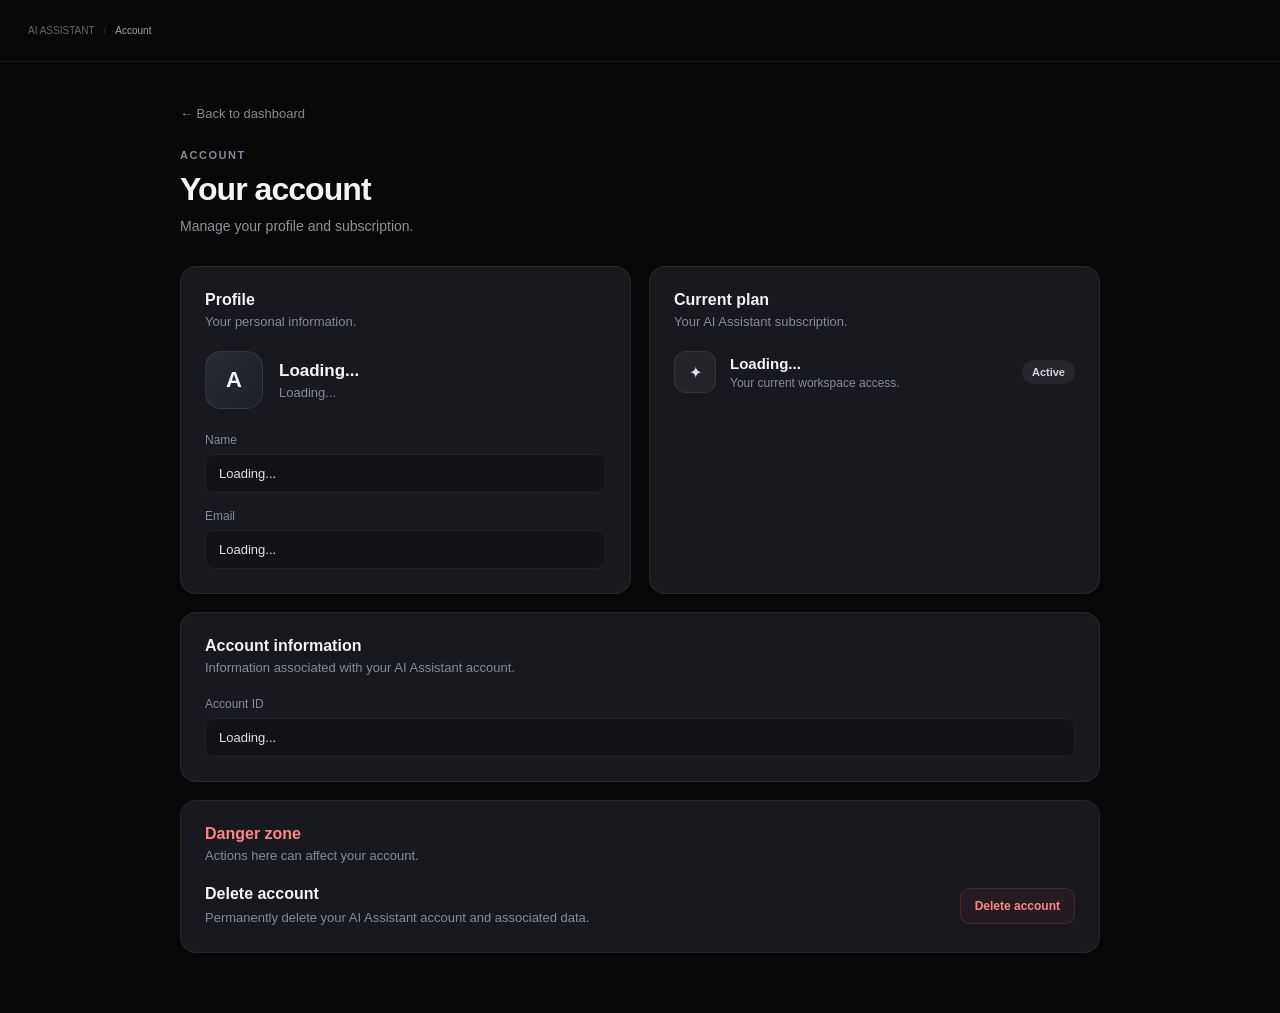
==== web/account.html @ cbe1f026 "feat : adding account, settings, how-it-works. design : logo&name" ====
<!DOCTYPE html>
<html lang="en">

<head>
    <meta charset="UTF-8">

    <meta name="viewport" content="width=device-width, initial-scale=1.0">

    <title>Account — AI Assistant</title>

    <link rel="stylesheet" href="css/dashboard.css">

    <style>
        html, body {
            min-height: 100%;
            height: auto !important;
            margin: 0;
            overflow-x: hidden;
            overflow-y: auto;
        }
        .account-main{
            min-height: 100vh;
            height: auto !important;
            overflow: visible !important;
        }
        .account-page {
            max-width: 1000px;
            margin: 0 auto;
            padding: 42px 40px 60px;
        }

        .page-heading {
            margin-bottom: 32px;
        }

        .page-heading .eyebrow {
            margin-bottom: 10px;
            font-size: 11px;
            font-weight: 700;
            letter-spacing: 0.14em;
            color: #858b99;
        }

        .page-heading h1 {
            margin: 0;
            font-size: 32px;
            font-weight: 650;
            letter-spacing: -0.03em;
            color: #f4f5f7;
        }

        .page-heading p {
            margin: 10px 0 0;
            color: #8d929d;
            font-size: 14px;
        }

        .account-grid {
            display: grid;
            grid-template-columns: 1fr 1fr;
            gap: 18px;
        }

        .account-card {
            background: #17191f;
            border: 1px solid rgba(255, 255, 255, 0.07);
            border-radius: 16px;
            padding: 24px;
        }

        .account-card.full {
            grid-column: 1 / -1;
        }

        .card-heading {
            display: flex;
            align-items: center;
            justify-content: space-between;
            margin-bottom: 22px;
        }

        .card-heading h2 {
            margin: 0;
            font-size: 16px;
            font-weight: 600;
            color: #f1f2f4;
        }

        .card-heading p {
            margin: 5px 0 0;
            color: #858a96;
            font-size: 13px;
        }

        .profile-row {
            display: flex;
            align-items: center;
            gap: 16px;
            margin-bottom: 24px;
        }

        .profile-avatar {
            width: 58px;
            height: 58px;
            border-radius: 16px;

            display: flex;
            align-items: center;
            justify-content: center;

            background: linear-gradient(135deg,
                    #272b34,
                    #1d2027);

            border: 1px solid rgba(255, 255, 255, .08);

            color: #f5f6f8;
            font-size: 22px;
            font-weight: 600;
        }

        .profile-name {
            color: #f4f5f7;
            font-size: 17px;
            font-weight: 600;
        }

        .profile-email {
            margin-top: 4px;
            color: #858b97;
            font-size: 13px;
        }

        .account-field {
            margin-bottom: 16px;
        }

        .account-field:last-child {
            margin-bottom: 0;
        }

        .account-field label {
            display: block;
            margin-bottom: 7px;
            color: #858b97;
            font-size: 12px;
            font-weight: 500;
        }

        .account-value {
            width: 100%;
            box-sizing: border-box;

            padding: 11px 13px;

            background: #111318;
            border: 1px solid rgba(255, 255, 255, .06);
            border-radius: 9px;

            color: #dfe1e6;
            font-size: 13px;
        }

        .plan-card {
            display: flex;
            align-items: center;
            justify-content: space-between;
            gap: 20px;
        }

        .plan-info {
            display: flex;
            align-items: center;
            gap: 14px;
        }

        .plan-icon {
            width: 42px;
            height: 42px;
            border-radius: 12px;

            display: flex;
            align-items: center;
            justify-content: center;

            background: rgba(255, 255, 255, .05);
            border: 1px solid rgba(255, 255, 255, .07);

            color: #dfe2e8;
        }

        .plan-name {
            color: #f1f2f4;
            font-size: 15px;
            font-weight: 600;
        }

        .plan-description {
            margin-top: 4px;
            color: #858b97;
            font-size: 12px;
        }

        .plan-badge {
            padding: 6px 10px;
            border-radius: 999px;

            background: rgba(255, 255, 255, .06);
            color: #cfd2d8;

            font-size: 11px;
            font-weight: 600;
        }

        .danger-card {
            border-color: rgba(255, 80, 80, 0.12);
        }

        .danger-card h2 {
            color: #ff8585;
        }

        .danger-content {
            display: flex;
            align-items: center;
            justify-content: space-between;
            gap: 20px;
        }

        .danger-content p {
            margin: 5px 0 0;
            color: #858b97;
            font-size: 13px;
            line-height: 1.5;
        }

        .danger-button {
            flex-shrink: 0;

            padding: 10px 14px;

            border: 1px solid rgba(255, 80, 80, .18);
            border-radius: 9px;

            background: rgba(255, 80, 80, .06);
            color: #ff8585;

            cursor: pointer;
            font-family: inherit;
            font-size: 12px;
            font-weight: 600;
        }

        .danger-button:hover {
            background: rgba(255, 80, 80, .1);
        }

        .back-link {
            display: inline-flex;
            align-items: center;
            gap: 7px;

            margin-bottom: 28px;

            color: #858b97;
            text-decoration: none;
            font-size: 13px;
        }

        .back-link:hover {
            color: #f0f1f3;
        }

        @media (max-width: 750px) {
            .account-page {
                padding: 30px 20px 50px;
            }

            .account-grid {
                grid-template-columns: 1fr;
            }

            .account-card.full {
                grid-column: auto;
            }

            .plan-card,
            .danger-content {
                align-items: flex-start;
                flex-direction: column;
            }
        }
            body::-webkit-scrollbar {
                width: 7px;
            }

            body::-webkit-scrollbar-track {
                background: transparent;
            }

            body::-webkit-scrollbar-thumb {
                background: rgba(255, 255, 255, 0.12);
                border-radius: 999px;
            }

            body::-webkit-scrollbar-thumb:hover {
                background: rgba(255, 255, 255, 0.2);
            }
        
    </style>
</head>

<body>

    <main class="main account-main">

        <header class="topbar">
            <div class="topbar-left">
                <div class="breadcrumb">
                    <span>AI ASSISTANT</span>
                    <span class="breadcrumb-separator">/</span>
                    <strong>Account</strong>
                </div>
            </div>
        </header>


        <div class="account-page">

            <a href="dashboard.html" class="back-link">
                ← Back to dashboard
            </a>


            <section class="page-heading">

                <div class="eyebrow">
                    ACCOUNT
                </div>

                <h1>
                    Your account
                </h1>

                <p>
                    Manage your profile and subscription.
                </p>

            </section>


            <section class="account-grid">

                <!-- PROFILE -->

                <article class="account-card">

                    <div class="card-heading">

                        <div>
                            <h2>Profile</h2>

                            <p>
                                Your personal information.
                            </p>
                        </div>

                    </div>


                    <div class="profile-row">

                        <div class="profile-avatar" id="profile-avatar">
                            A
                        </div>

                        <div>

                            <div class="profile-name" id="profile-name">
                                Loading...
                            </div>

                            <div class="profile-email" id="profile-email">
                                Loading...
                            </div>

                        </div>

                    </div>


                    <div class="account-field">

                        <label>Name</label>

                        <div class="account-value" id="account-name">
                            Loading...
                        </div>

                    </div>


                    <div class="account-field">

                        <label>Email</label>

                        <div class="account-value" id="account-email">
                            Loading...
                        </div>

                    </div>

                </article>


                <!-- PLAN -->

                <article class="account-card">

                    <div class="card-heading">

                        <div>
                            <h2>Current plan</h2>

                            <p>
                                Your AI Assistant subscription.
                            </p>
                        </div>

                    </div>


                    <div class="plan-card">

                        <div class="plan-info">

                            <div class="plan-icon">
                                ✦
                            </div>

                            <div>

                                <div class="plan-name" id="plan-name">
                                    Loading...
                                </div>

                                <div class="plan-description">
                                    Your current workspace access.
                                </div>

                            </div>

                        </div>


                        <span class="plan-badge" id="plan-badge">
                            Active
                        </span>

                    </div>

                </article>


                <!-- ACCOUNT INFORMATION -->

                <article class="account-card full">

                    <div class="card-heading">

                        <div>
                            <h2>Account information</h2>

                            <p>
                                Information associated with your AI Assistant account.
                            </p>
                        </div>

                    </div>


                    <div class="account-field">

                        <label>Account ID</label>

                        <div class="account-value" id="account-id">
                            Loading...
                        </div>

                    </div>

                </article>


                <!-- DANGER -->

                <article class="account-card danger-card full">

                    <div class="card-heading">

                        <div>
                            <h2>Danger zone</h2>

                            <p>
                                Actions here can affect your account.
                            </p>
                        </div>

                    </div>


                    <div class="danger-content">

                        <div>

                            <strong>
                                Delete account
                            </strong>

                            <p>
                                Permanently delete your AI Assistant account
                                and associated data.
                            </p>

                        </div>

                        <button type="button" class="danger-button">
                            Delete account
                        </button>

                    </div>

                </article>

            </section>

        </div>

    </main>


    <script>

        async function loadAccount() {

            try {

                const response = await fetch(
                    "http://127.0.0.1:8001/api/auth/me",
                    {
                        credentials: "include"
                    }
                );

                const data =
                    await response.json();

                if (
                    !response.ok ||
                    !data.success ||
                    !data.user
                ) {
                    window.location.href =
                        "login.html";

                    return;
                }

                const user = data.user;

                const name =
                    user.name ||
                    user.full_name ||
                    "User";

                const email =
                    user.email ||
                    "";

                const plan =
                    user.plan ||
                    "Free";

                document.getElementById(
                    "profile-name"
                ).textContent = name;

                document.getElementById(
                    "profile-email"
                ).textContent = email;

                document.getElementById(
                    "account-name"
                ).textContent = name;

                document.getElementById(
                    "account-email"
                ).textContent = email;

                document.getElementById(
                    "account-id"
                ).textContent = user.id;

                document.getElementById(
                    "plan-name"
                ).textContent =
                    plan.charAt(0).toUpperCase() +
                    plan.slice(1);

                document.getElementById(
                    "profile-avatar"
                ).textContent =
                    name.charAt(0).toUpperCase();

            } catch (error) {

                console.error(
                    "Failed to load account:",
                    error
                );

            }

        }

        loadAccount();

    </script>

</body>

</html>
---- web/css/dashboard.css ----
/* =========================================================
   AI ASSISTANT — DASHBOARD
   ========================================================= */

:root {
    --bg: #080809;
    --surface: #0d0d0f;
    --surface-light: #111113;

    --border: rgba(255, 255, 255, 0.075);
    --border-light: rgba(255, 255, 255, 0.12);

    --text: #f4f4f5;
    --text-secondary: #a1a1a7;
    --text-muted: #66666d;

    --green: #b8ffcf;

    --sidebar-width: 250px;
}

* {
    box-sizing: border-box;
}

html,
body {
    margin: 0;
    width: 100%;
    min-height: 100%;

    background: var(--bg);
    color: var(--text);

    font-family:
        Inter,
        -apple-system,
        BlinkMacSystemFont,
        "Segoe UI",
        sans-serif;
}

body {
    overflow: hidden;
}

button,
a {
    font: inherit;
}

button {
    cursor: pointer;
}

a {
    color: inherit;
    text-decoration: none;
}


/* =========================================================
   APP SHELL
   ========================================================= */

.app-shell {
    display: flex;

    width: 100vw;
    height: 100vh;

    overflow: hidden;
}


/* =========================================================
   SIDEBAR
   ========================================================= */

.sidebar {
    width: var(--sidebar-width);
    height: 100vh;

    display: flex;
    flex-direction: column;
    justify-content: space-between;

    padding: 18px 12px;

    border-right: 1px solid var(--border);

    background:
        linear-gradient(180deg,
            rgba(255, 255, 255, 0.018),
            transparent 35%);
}

.brand {
    display: flex;
    align-items: center;

    gap: 10px;

    padding: 7px 10px 20px;
}

.brand-mark {
    width: 27px;
    height: 27px;

    display: grid;
    place-items: center;

    border-radius: 8px;

    background: #f2f2f2;
    color: #111;

    font-size: 9px;
    font-weight: 800;
}

.brand-name {
    font-size: 12px;
    font-weight: 700;
    letter-spacing: -0.02em;
}


/* =========================================================
   WORKSPACE SWITCHER
   ========================================================= */

.workspace-switcher {
    padding: 5px;

    border: 1px solid var(--border);
    border-radius: 13px;

    background: rgba(255, 255, 255, 0.018);
}

.workspace-option {
    width: 100%;

    display: flex;
    align-items: center;

    gap: 10px;

    padding: 9px;

    border: 0;
    border-radius: 9px;

    background: transparent;
    color: var(--text-secondary);

    text-align: left;
}

.workspace-option:hover {
    background: rgba(255, 255, 255, 0.035);
}

.workspace-option.active {
    background: rgba(255, 255, 255, 0.065);
    color: var(--text);
}

.workspace-icon {
    width: 27px;
    height: 27px;

    display: grid;
    place-items: center;

    border: 1px solid var(--border-light);
    border-radius: 7px;

    font-size: 12px;
}

.workspace-text {
    display: flex;
    flex-direction: column;
    gap: 2px;
}

.workspace-text strong {
    font-size: 12px;
    font-weight: 600;
}

.workspace-text small {
    color: var(--text-muted);
    font-size: 9px;
}

.workspace-check {
    margin-left: auto;

    color: var(--green);

    font-size: 11px;
}

.workspace-option:not(.active) .workspace-check {
    display: none;
}


/* =========================================================
   NAVIGATION
   ========================================================= */

.workspace-nav {
    margin-top: 25px;
}

.nav-label {
    padding: 0 10px 8px;

    color: var(--text-muted);

    font-size: 9px;
    font-weight: 700;

    letter-spacing: 0.13em;
}

.nav-label-spaced {
    margin-top: 22px;
}

.nav-item {
    display: flex;
    align-items: center;

    gap: 10px;

    padding: 9px 10px;

    border-radius: 8px;

    color: var(--text-secondary);

    font-size: 12px;
}

.nav-item:hover {
    background: rgba(255, 255, 255, 0.035);
    color: var(--text);
}

.nav-item.active {
    background: rgba(255, 255, 255, 0.065);
    color: var(--text);
}

.nav-item>span:first-child {
    width: 16px;

    color: var(--text-muted);

    text-align: center;
}

.nav-item.active>span:first-child {
    color: var(--text);
}

.nav-divider {
    height: 1px;

    margin: 12px 10px;

    background: var(--border);
}


/* =========================================================
   USER
   ========================================================= */

.sidebar-bottom {
    border-top: 1px solid var(--border);

    padding-top: 12px;
}

.user-menu {
    width: 100%;

    display: flex;
    align-items: center;

    gap: 9px;

    padding: 8px;

    border: 0;
    border-radius: 9px;

    background: transparent;
    color: var(--text);

    text-align: left;
}

.user-menu:hover {
    background: rgba(255, 255, 255, 0.04);
}

.user-avatar {
    width: 29px;
    height: 29px;

    display: grid;
    place-items: center;

    border-radius: 8px;

    background: #e9e9e9;
    color: #111;

    font-size: 11px;
    font-weight: 700;
}

.user-info {
    min-width: 0;

    display: flex;
    flex-direction: column;
    gap: 2px;
}

.user-info strong {
    font-size: 11px;
}

.user-info small {
    max-width: 145px;

    overflow: hidden;
    text-overflow: ellipsis;
    white-space: nowrap;

    color: var(--text-muted);

    font-size: 9px;
}

.user-more {
    margin-left: auto;

    color: var(--text-muted);

    font-size: 9px;
}


/* =========================================================
   MAIN
   ========================================================= */

.main {
    min-width: 0;

    flex: 1;

    height: 100vh;

    overflow: hidden;
}


/* =========================================================
   TOPBAR
   ========================================================= */

.topbar {
    height: 62px;

    display: flex;
    align-items: center;
    justify-content: space-between;

    padding: 0 28px;

    border-bottom: 1px solid var(--border);
}

.breadcrumb {
    display: flex;
    align-items: center;

    gap: 9px;

    color: var(--text-muted);

    font-size: 10px;
}

.breadcrumb strong {
    color: var(--text-secondary);
    font-weight: 500;
}

.breadcrumb-separator {
    color: #333338;
}

.topbar-actions {
    display: flex;
    align-items: center;
    gap: 15px;
}

.system-status {
    display: flex;
    align-items: center;

    gap: 7px;

    color: var(--text-muted);

    font-size: 9px;
}

.status-dot {
    width: 5px;
    height: 5px;

    border-radius: 50%;

    background: var(--green);

    box-shadow: 0 0 10px rgba(184, 255, 207, 0.5);
}

.icon-button {
    width: 30px;
    height: 30px;

    border: 1px solid var(--border);
    border-radius: 8px;

    background: rgba(255, 255, 255, 0.02);

    color: var(--text-secondary);
}


/* =========================================================
   WORKSPACES
   ========================================================= */

.workspace {
    width: 100%;
    height: calc(100vh - 62px);

    overflow-y: auto;
}

.workspace-content {
    width: min(1180px, calc(100% - 70px));

    margin: 0 auto;

    padding: 80px 0 100px;
}

.hidden {
    display: none !important;
}


/* =========================================================
   CHATBOT
   ========================================================= */

.chatbot-home {
    text-align: center;
}

.workspace-heading {
    max-width: 680px;

    margin: 80px auto 0;
}

.eyebrow {
    display: block;

    margin-bottom: 16px;

    color: var(--text-muted);

    font-size: 9px;
    font-weight: 700;

    letter-spacing: 0.16em;
}

.workspace-heading h1,
.security-heading h1 {
    margin: 0;

    font-size: clamp(48px, 6vw, 76px);

    line-height: 0.98;

    letter-spacing: -0.06em;
}

.workspace-heading h1 span,
.security-heading h1 span {
    display: block;

    color: #66666d;
}

.workspace-heading p,
.security-heading p {
    max-width: 560px;

    margin: 25px auto 0;

    color: var(--text-secondary);

    font-size: 14px;
    line-height: 1.7;
}

.chat-input-card {
    max-width: 680px;

    height: 70px;

    display: flex;
    align-items: center;

    margin: 55px auto 0;
    padding: 8px 9px 8px 20px;

    border: 1px solid var(--border-light);
    border-radius: 15px;

    background: rgba(255, 255, 255, 0.025);

    box-shadow:
        inset 0 1px 0 rgba(255, 255, 255, 0.04),
        0 25px 70px rgba(0, 0, 0, 0.3);
}

.chat-placeholder {
    flex: 1;

    color: var(--text-muted);

    font-size: 12px;

    text-align: left;
}

.send-button {
    width: 42px;
    height: 42px;

    border: 0;
    border-radius: 11px;

    background: #ededed;
    color: #111;

    font-size: 18px;
}

.quick-actions {
    display: flex;
    justify-content: center;
    flex-wrap: wrap;

    gap: 8px;

    margin-top: 16px;
}

.quick-actions button {
    padding: 7px 11px;

    border: 1px solid var(--border);
    border-radius: 999px;

    background: transparent;
    color: var(--text-muted);

    font-size: 10px;
}


/* =========================================================
   SECURITY
   ========================================================= */

.security-home {
    padding-top: 55px;
}

.security-heading {
    display: flex;
    align-items: flex-end;
    justify-content: space-between;

    gap: 40px;
}

.security-heading h1 {
    max-width: 720px;
}

.security-heading p {
    margin-left: 0;
}

.primary-action {
    flex-shrink: 0;

    display: flex;
    align-items: center;

    gap: 8px;

    height: 44px;

    padding: 0 17px;

    border: 0;
    border-radius: 10px;

    background: #ededed;
    color: #111;

    font-size: 11px;
    font-weight: 600;
}

.metrics-grid {
    display: grid;
    grid-template-columns: repeat(4, 1fr);

    margin-top: 65px;

    border-top: 1px solid var(--border);
    border-left: 1px solid var(--border);
}

.metric-card {
    min-height: 145px;

    padding: 22px;

    border-right: 1px solid var(--border);
    border-bottom: 1px solid var(--border);

    background:
        linear-gradient(145deg,
            rgba(255, 255, 255, 0.025),
            transparent);
}

.metric-label {
    display: block;

    color: var(--text-muted);

    font-size: 8px;
    font-weight: 700;

    letter-spacing: 0.12em;
}

.metric-card strong {
    display: block;

    margin-top: 22px;

    font-size: 30px;
    font-weight: 500;

    letter-spacing: -0.04em;
}

.metric-card small {
    color: var(--text-muted);

    font-size: 9px;
}

.section-header {
    margin-top: 75px;
}

.section-header h2 {
    margin: 0;

    font-size: 22px;

    letter-spacing: -0.035em;
}

.security-modules {
    display: grid;
    grid-template-columns: repeat(2, 1fr);

    margin-top: 22px;

    border-top: 1px solid var(--border);
    border-left: 1px solid var(--border);
}

.security-module {
    min-height: 190px;

    position: relative;

    display: flex;
    align-items: flex-start;

    gap: 18px;

    padding: 26px;

    border: 0;
    border-right: 1px solid var(--border);
    border-bottom: 1px solid var(--border);

    background:
        linear-gradient(145deg,
            rgba(255, 255, 255, 0.025),
            transparent);

    color: var(--text);

    text-align: left;

    transition:
        background 0.25s ease,
        transform 0.25s ease;
}

.security-module:hover {
    background:
        linear-gradient(145deg,
            rgba(255, 255, 255, 0.055),
            transparent);

    transform: translateY(-2px);
}

.module-icon {
    width: 38px;
    height: 38px;

    display: grid;
    place-items: center;

    flex-shrink: 0;

    border: 1px solid var(--border-light);
    border-radius: 10px;

    color: #ccc;

    font-size: 14px;
}

.security-module strong {
    display: block;

    margin-bottom: 8px;

    font-size: 14px;
}

.security-module p {
    max-width: 380px;

    margin: 0;

    color: var(--text-secondary);

    font-size: 11px;
    line-height: 1.7;
}

.module-arrow {
    position: absolute;

    right: 24px;
    bottom: 23px;

    color: var(--text-muted);

    font-size: 14px;
}


/* =========================================================
   RESPONSIVE
   ========================================================= */

@media (max-width: 900px) {

    :root {
        --sidebar-width: 210px;
    }

    .workspace-content {
        width: min(100% - 40px, 760px);
    }

    .metrics-grid {
        grid-template-columns: repeat(2, 1fr);
    }

    .security-heading {
        align-items: flex-start;
        flex-direction: column;
    }

    .security-modules {
        grid-template-columns: 1fr;
    }
}


@media (max-width: 650px) {

    body {
        overflow: auto;
    }

    .app-shell {
        height: auto;
        min-height: 100vh;
    }

    .sidebar {
        display: none;
    }

    .main {
        width: 100%;
        height: auto;
    }

    .topbar {
        padding: 0 17px;
    }

    .system-status {
        display: none;
    }

    .workspace {
        height: auto;
        min-height: calc(100vh - 62px);
    }

    .workspace-content {
        width: calc(100% - 30px);

        padding-top: 45px;
    }

    .workspace-heading {
        margin-top: 40px;
    }

    .workspace-heading h1,
    .security-heading h1 {
        font-size: 45px;
    }

    .metrics-grid {
        grid-template-columns: 1fr;
    }
}

/* ---------------------------------------------------------
   TOPBAR PRODUCT SWITCH
--------------------------------------------------------- */

.topbar-left {
    display: flex;
    align-items: center;
    gap: 28px;
    min-width: 0;
}

.product-switch {
    display: inline-flex;
    align-items: center;

    padding: 3px;

    border: 1px solid var(--border);
    border-radius: 10px;

    background: rgba(255, 255, 255, 0.025);

    box-shadow:
        inset 0 1px 0 rgba(255, 255, 255, 0.035);

    gap: 2px;
}

.product-switch-option {
    position: relative;

    display: inline-flex;
    align-items: center;
    justify-content: center;
    gap: 8px;

    min-height: 32px;
    padding: 0 13px;

    border: 0;
    border-radius: 7px;

    background: transparent;

    color: var(--text-muted);

    font-family: inherit;
    font-size: 11px;
    font-weight: 600;

    cursor: pointer;

    transition:
        background 0.2s ease,
        color 0.2s ease,
        box-shadow 0.2s ease;
}

.product-switch-option:hover {
    color: var(--text-secondary);
}

.product-switch-option.active {
    background: rgba(255, 255, 255, 0.08);

    color: var(--text);

    box-shadow:
        0 0 0 1px rgba(255, 255, 255, 0.055),
        0 4px 14px rgba(0, 0, 0, 0.18);
}

.product-switch-icon {
    font-size: 12px;
    line-height: 1;
}

.product-switch-option[data-workspace="security"].active .product-switch-icon {
    color: #dcdcdc;
}

@media (max-width: 900px) {

    .topbar-left {
        gap: 14px;
    }

    .breadcrumb {
        display: none;
    }

    .product-switch {
        margin-left: 0;
    }

    .product-switch-option {
        padding: 0 10px;
    }

    .system-status {
        display: none;
    }
}

@media (max-width: 600px) {

    .topbar {
        gap: 10px;
    }

    .product-switch-option span:last-child {
        display: none;
    }

    .product-switch-option {
        width: 34px;
        padding: 0;
    }

    .product-switch-icon {
        font-size: 13px;
    }
}

/* =========================================================
   USER ACCOUNT DROPDOWN
   ========================================================= */

.user-account {
    position: relative;
    width: 100%;
}

.user-dropdown {
    position: absolute;

    left: 0;
    bottom: calc(100% + 12px);

    width: 230px;

    padding: 8px;

    background: #17191f;
    border: 1px solid rgba(255, 255, 255, 0.08);
    border-radius: 14px;

    box-shadow:
        0 18px 40px rgba(0, 0, 0, 0.35),
        0 4px 12px rgba(0, 0, 0, 0.2);

    z-index: 1000;
}

/* Respect the HTML hidden attribute */

.user-dropdown[hidden] {
    display: none;
}


/* =========================================================
   DROPDOWN ITEMS
   ========================================================= */

.user-dropdown-item {
    width: 100%;

    display: flex;
    align-items: center;

    gap: 12px;

    padding: 11px 12px;

    border: none;
    border-radius: 9px;

    background: transparent;

    color: #e8e9ed;

    font-family: inherit;
    font-size: 14px;
    font-weight: 500;

    text-align: left;

    cursor: pointer;

    transition:
        background 0.15s ease,
        color 0.15s ease;
}

.user-dropdown-item:hover {
    background: rgba(255, 255, 255, 0.06);
    color: #ffffff;
}

.user-dropdown-item:active {
    transform: scale(0.98);
}


/* =========================================================
   ICONS
   ========================================================= */

.dropdown-icon {
    width: 20px;
    height: 20px;

    display: flex;
    align-items: center;
    justify-content: center;

    font-size: 15px;

    opacity: 0.75;

    flex-shrink: 0;
}


/* =========================================================
   DIVIDER
   ========================================================= */

.dropdown-divider {
    height: 1px;

    margin: 7px 4px;

    background: rgba(255, 255, 255, 0.07);
}


/* =========================================================
   LOGOUT
   ========================================================= */

.logout-button {
    color: #ff6b6b;
}

.logout-button:hover {
    background: rgba(255, 107, 107, 0.08);
    color: #ff7b7b;
}


/* =========================================================
   ANIMATION
   ========================================================= */

@keyframes userDropdownIn {
    from {
        opacity: 0;
        transform: translateY(6px) scale(0.98);
    }

    to {
        opacity: 1;
        transform: translateY(0) scale(1);
    }
}

/* =========================================
   USER ACCOUNT DROPDOWN
   ========================================= */

.user-account {
    position: relative;
}

.user-dropdown {
    position: absolute;
    left: 0;
    bottom: calc(100% + 10px);

    width: 230px;
    padding: 8px;

    background: #17191f;
    border: 1px solid rgba(255, 255, 255, 0.08);
    border-radius: 14px;

    box-shadow: 0 18px 40px rgba(0, 0, 0, 0.35);

    z-index: 1000;

    box-sizing: border-box;
}

.user-dropdown[hidden] {
    display: none;
}

.user-dropdown-item {
    width: 100%;

    display: flex;
    align-items: center;
    gap: 12px;

    padding: 11px 12px;

    border: none;
    border-radius: 9px;

    background: transparent;
    color: #e8e9ed;

    font-family: inherit;
    font-size: 14px;
    font-weight: 500;

    text-align: left;
    cursor: pointer;

    transition:
        background 0.15s ease,
        color 0.15s ease;
}

.user-dropdown-item:hover {
    background: rgba(255, 255, 255, 0.06);
}

.dropdown-icon {
    width: 20px;

    display: inline-flex;
    align-items: center;
    justify-content: center;

    font-size: 16px;
}

.dropdown-divider {
    height: 1px;
    margin: 6px 4px;

    background: rgba(255, 255, 255, 0.08);
}

.user-dropdown-item.logout-button {
    color: #ff7d7d;
}

.user-dropdown-item.logout-button:hover {
    background: rgba(255, 80, 80, 0.08);
}

/* =========================================
   USER ACCOUNT DROPDOWN
   ========================================= */

.user-account {
    position: relative;
}

.user-dropdown {
    position: absolute;
    left: 0;
    bottom: calc(100% + 10px);
    width: 230px;
    padding: 8px;
    background: #17191f;
    border: 1px solid rgba(255, 255, 255, 0.08);
    border-radius: 14px;
    box-shadow: 0 18px 40px rgba(0, 0, 0, 0.35);
    z-index: 1000;
    box-sizing: border-box;
}

.user-dropdown[hidden] {
    display: none;
}

.user-dropdown-item {
    width: 100%;
    display: flex;
    align-items: center;
    gap: 12px;
    padding: 11px 12px;
    border: none;
    border-radius: 9px;
    background: transparent;
    color: #e8e9ed;
    font-family: inherit;
    font-size: 14px;
    font-weight: 500;
    text-align: left;
    cursor: pointer;
    transition: background 0.15s ease, color 0.15s ease;
}

.user-dropdown-item:hover {
    background: rgba(255, 255, 255, 0.06);
}

.dropdown-icon {
    width: 20px;
    display: inline-flex;
    align-items: center;
    justify-content: center;
    font-size: 16px;
}

.dropdown-divider {
    height: 1px;
    margin: 6px 4px;
    background: rgba(255, 255, 255, 0.08);
}

.user-dropdown-item.logout-button {
    color: #ff7d7d;
}

.user-dropdown-item.logout-button:hover {
    background: rgba(255, 80, 80, 0.08);
}

/* =========================================
   USER ACCOUNT
   ========================================= */

.user-account {
    position: relative;
}

/* -----------------------------------------
   Dropdown
   ----------------------------------------- */

.user-dropdown {
    position: absolute;
    left: 0;
    bottom: calc(100% + 10px);

    width: 230px;
    padding: 8px;

    background: #17191f;
    border: 1px solid rgba(255, 255, 255, 0.08);
    border-radius: 14px;

    box-shadow:
        0 18px 40px rgba(0, 0, 0, 0.35),
        0 4px 12px rgba(0, 0, 0, 0.15);

    z-index: 1000;
    box-sizing: border-box;

    /* Animation starting state */
    opacity: 0;
    visibility: hidden;
    transform: translateY(8px) scale(0.98);

    transform-origin: bottom left;

    transition:
        opacity 0.18s ease,
        transform 0.18s ease,
        visibility 0.18s ease;
}

/* Open state */

.user-dropdown.is-open {
    opacity: 1;
    visibility: visible;
    transform: translateY(0) scale(1);
}

/*
 * IMPORTANT:
 * hidden is still used by JavaScript,
 * but we override it only when the dropdown
 * has the open class.
 */

.user-dropdown[hidden] {
    display: block;
}

/* -----------------------------------------
   Dropdown items
   ----------------------------------------- */

.user-dropdown-item {
    width: 100%;

    display: flex;
    align-items: center;
    gap: 12px;

    padding: 11px 12px;

    border: none;
    border-radius: 9px;

    background: transparent;
    color: #e8e9ed;

    font-family: inherit;
    font-size: 14px;
    font-weight: 500;

    text-align: left;

    cursor: pointer;

    transition:
        background 0.15s ease,
        color 0.15s ease,
        transform 0.15s ease;
}

.user-dropdown-item:hover {
    background: rgba(255, 255, 255, 0.06);
}

.user-dropdown-item:active {
    transform: scale(0.98);
}

.user-dropdown-item:focus-visible {
    outline: 2px solid rgba(255, 255, 255, 0.2);
    outline-offset: -2px;
}

/* -----------------------------------------
   Icons
   ----------------------------------------- */

.dropdown-icon {
    width: 20px;

    display: inline-flex;
    align-items: center;
    justify-content: center;

    font-size: 16px;

    opacity: 0.85;
}

/* -----------------------------------------
   Divider
   ----------------------------------------- */

.dropdown-divider {
    height: 1px;

    margin: 6px 4px;

    background: rgba(255, 255, 255, 0.08);
}

/* -----------------------------------------
   Logout
   ----------------------------------------- */

.user-dropdown-item.logout-button {
    color: #ff7d7d;
}

.user-dropdown-item.logout-button:hover {
    background: rgba(255, 80, 80, 0.08);
    color: #ff8f8f;
}
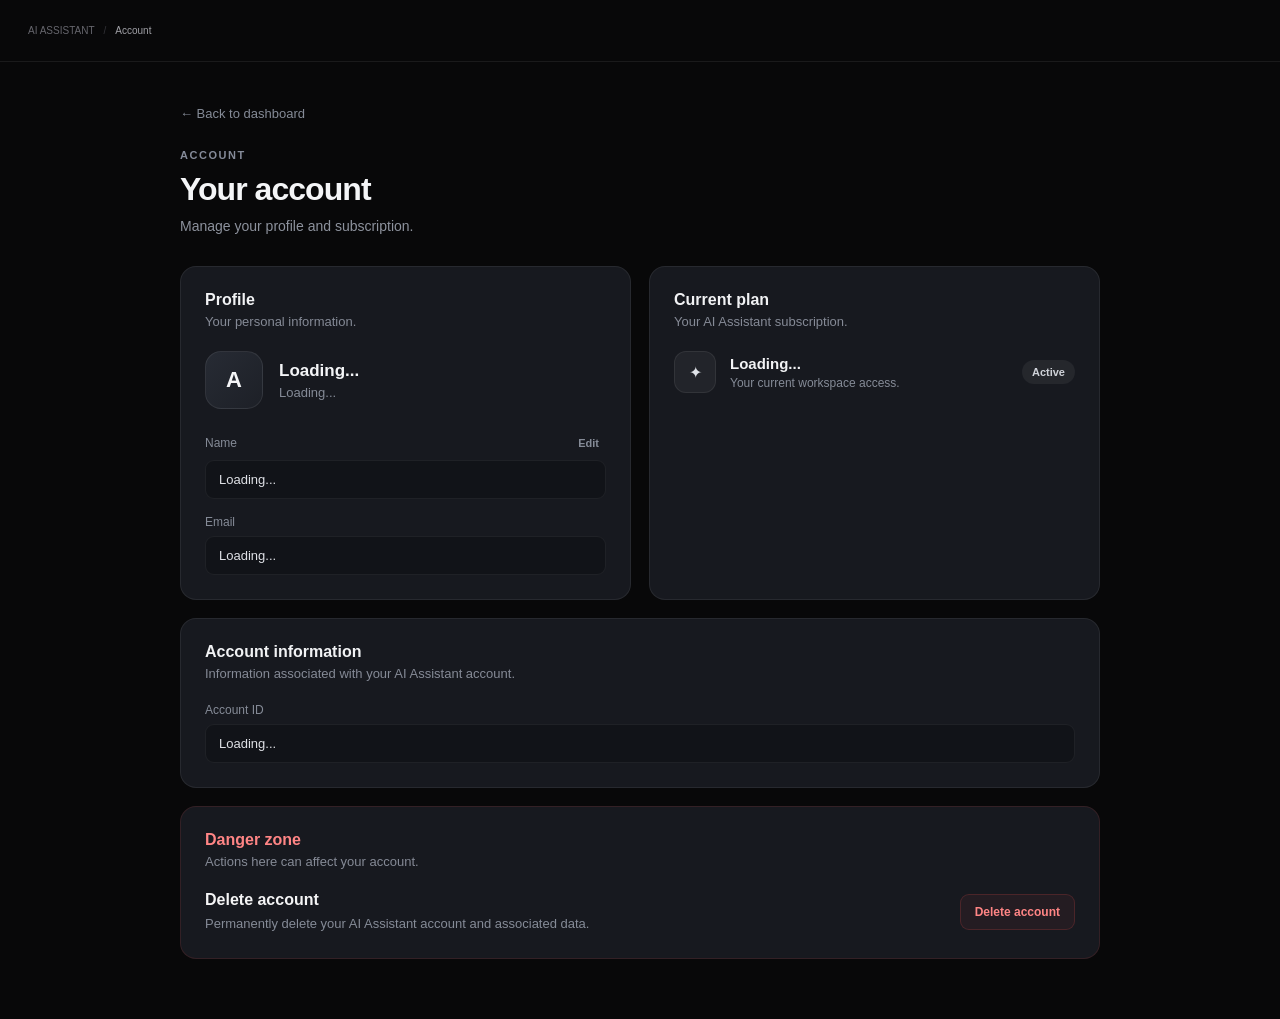
==== commit 9d60eb4a: "Improve the UX and initialize the security analyzer" ====
--- a/web/account.html
+++ b/web/account.html
@@ -11,18 +11,21 @@
     <link rel="stylesheet" href="css/dashboard.css">
 
     <style>
-        html, body {
+        html,
+        body {
             min-height: 100%;
             height: auto !important;
             margin: 0;
             overflow-x: hidden;
             overflow-y: auto;
         }
-        .account-main{
+
+        .account-main {
             min-height: 100vh;
             height: auto !important;
             overflow: visible !important;
         }
+
         .account-page {
             max-width: 1000px;
             margin: 0 auto;
@@ -290,23 +293,162 @@
                 flex-direction: column;
             }
         }
-            body::-webkit-scrollbar {
-                width: 7px;
+
+        body::-webkit-scrollbar {
+            width: 7px;
+        }
+
+        body::-webkit-scrollbar-track {
+            background: transparent;
+        }
+
+        body::-webkit-scrollbar-thumb {
+            background: rgba(255, 255, 255, 0.12);
+            border-radius: 999px;
+        }
+
+        body::-webkit-scrollbar-thumb:hover {
+            background: rgba(255, 255, 255, 0.2);
+        }
+
+        .account-field-header {
+            display: flex;
+            align-items: center;
+            justify-content: space-between;
+            margin-bottom: 7px;
+        }
+
+        .account-field-header label {
+            margin-bottom: 0;
+        }
+
+        .edit-name-button {
+            border: 0;
+            background: transparent;
+            color: #858b97;
+            font-family: inherit;
+            font-size: 11px;
+            font-weight: 600;
+            cursor: pointer;
+            padding: 4px 7px;
+            border-radius: 6px;
+            transition: color .18s ease, background .18s ease;
+        }
+
+        .edit-name-button:hover {
+            color: #f1f2f4;
+            background: rgba(255, 255, 255, .06);
+        }
+
+        .name-editor {
+            margin-top: 10px;
+        }
+
+        .name-editor.hidden {
+            display: none;
+        }
+
+        .name-editor-row {
+            display: flex;
+            align-items: center;
+            gap: 8px;
+        }
+
+        .name-input {
+            flex: 1;
+            min-width: 0;
+            box-sizing: border-box;
+
+            padding: 11px 13px;
+
+            background: #111318;
+            border: 1px solid rgba(255, 255, 255, .1);
+            border-radius: 9px;
+
+            color: #f1f2f4;
+            font-family: inherit;
+            font-size: 13px;
+
+            outline: none;
+
+            transition:
+                border-color .18s ease,
+                box-shadow .18s ease;
+        }
+
+        .name-input:focus {
+            border-color: rgba(255, 255, 255, .2);
+            box-shadow: 0 0 0 3px rgba(255, 255, 255, .035);
+        }
+
+        .name-save-button,
+        .name-cancel-button {
+            flex-shrink: 0;
+
+            padding: 10px 13px;
+
+            border-radius: 9px;
+
+            font-family: inherit;
+            font-size: 12px;
+            font-weight: 600;
+
+            cursor: pointer;
+
+            transition:
+                background .18s ease,
+                border-color .18s ease,
+                color .18s ease,
+                transform .18s ease;
+        }
+
+        .name-save-button {
+            border: 1px solid rgba(255, 255, 255, .12);
+            background: rgba(255, 255, 255, .08);
+            color: #f1f2f4;
+        }
+
+        .name-save-button:hover {
+            background: rgba(255, 255, 255, .13);
+            transform: translateY(-1px);
+        }
+
+        .name-cancel-button {
+            border: 1px solid rgba(255, 255, 255, .06);
+            background: transparent;
+            color: #858b97;
+        }
+
+        .name-cancel-button:hover {
+            background: rgba(255, 255, 255, .04);
+            color: #dfe1e6;
+        }
+
+        .name-editor-message {
+            min-height: 16px;
+            margin-top: 7px;
+
+            color: #858b97;
+            font-size: 11px;
+        }
+
+        .name-editor-message.error {
+            color: #ff8585;
+        }
+
+        .name-editor-message.success {
+            color: #a7e8bd;
+        }
+
+        @media (max-width: 500px) {
+            .name-editor-row {
+                flex-wrap: wrap;
             }
 
-            body::-webkit-scrollbar-track {
-                background: transparent;
+            .name-input {
+                flex-basis: 100%;
             }
-
-            body::-webkit-scrollbar-thumb {
-                background: rgba(255, 255, 255, 0.12);
-                border-radius: 999px;
-            }
-
-            body::-webkit-scrollbar-thumb:hover {
-                background: rgba(255, 255, 255, 0.2);
-            }
-        
+        }
     </style>
 </head>
 
@@ -391,12 +533,35 @@
 
                     <div class="account-field">
 
-                        <label>Name</label>
+                        <div class="account-field-header">
+                            <label>Name</label>
+
+                            <button type="button" class="edit-name-button" id="edit-name-button">
+                                Edit
+                            </button>
+                        </div>
 
                         <div class="account-value" id="account-name">
                             Loading...
                         </div>
-
+                        <div class="name-editor hidden" id="name-editor">
+                            <div class="name-editor-row">
+
+                                <input type="text" id="name-input" class="name-input" maxlength="50" autocomplete="name"
+                                    placeholder="Enter your name">
+
+                                <button type="button" class="name-save-button" id="name-save-button">
+                                    Save
+                                </button>
+
+                                <button type="button" class="name-cancel-button" id="name-cancel-button">
+                                    Cancel
+                                </button>
+
+                            </div>
+
+                            <div class="name-editor-message" id="name-editor-message"></div>
+                        </div>
                     </div>
 
 
@@ -540,6 +705,8 @@
 
 
     <script>
+
+        let currentUserName = "";
 
         async function loadAccount() {
 
@@ -552,17 +719,14 @@
                     }
                 );
 
-                const data =
-                    await response.json();
+                const data = await response.json();
 
                 if (
                     !response.ok ||
                     !data.success ||
                     !data.user
                 ) {
-                    window.location.href =
-                        "login.html";
-
+                    window.location.href = "login.html";
                     return;
                 }
 
@@ -581,6 +745,8 @@
                     user.plan ||
                     "Free";
 
+                currentUserName = name;
+
                 document.getElementById(
                     "profile-name"
                 ).textContent = name;
@@ -623,6 +789,243 @@
 
         }
 
+
+        function openNameEditor() {
+
+            const editor =
+                document.getElementById("name-editor");
+
+            const input =
+                document.getElementById("name-input");
+
+            const message =
+                document.getElementById(
+                    "name-editor-message"
+                );
+
+            input.value = currentUserName;
+
+            message.textContent = "";
+            message.className =
+                "name-editor-message";
+
+            editor.classList.remove("hidden");
+
+            input.focus();
+            input.select();
+
+        }
+
+
+        function closeNameEditor() {
+
+            const editor =
+                document.getElementById("name-editor");
+
+            const message =
+                document.getElementById(
+                    "name-editor-message"
+                );
+
+            editor.classList.add("hidden");
+
+            message.textContent = "";
+            message.className =
+                "name-editor-message";
+
+        }
+
+
+        async function saveName() {
+
+            const input =
+                document.getElementById("name-input");
+
+            const saveButton =
+                document.getElementById(
+                    "name-save-button"
+                );
+
+            const message =
+                document.getElementById(
+                    "name-editor-message"
+                );
+
+            const name =
+                input.value.trim();
+
+            if (!name) {
+
+                message.textContent =
+                    "Name cannot be empty.";
+
+                message.className =
+                    "name-editor-message error";
+
+                input.focus();
+
+                return;
+
+            }
+
+            if (name.length > 50) {
+
+                message.textContent =
+                    "Name must be 50 characters or fewer.";
+
+                message.className =
+                    "name-editor-message error";
+
+                input.focus();
+
+                return;
+
+            }
+
+            if (name === currentUserName) {
+
+                closeNameEditor();
+
+                return;
+
+            }
+
+            saveButton.disabled = true;
+            saveButton.textContent = "Saving...";
+
+            try {
+
+                const response = await fetch(
+                    "http://127.0.0.1:8001/api/auth/name",
+                    {
+                        method: "PUT",
+                        credentials: "include",
+                        headers: {
+                            "Content-Type":
+                                "application/json"
+                        },
+                        body: JSON.stringify({
+                            name: name
+                        })
+                    }
+                );
+
+                const data =
+                    await response.json();
+
+                if (
+                    !response.ok ||
+                    !data.success
+                ) {
+
+                    message.textContent =
+                        data.message ||
+                        "Could not update your name.";
+
+                    message.className =
+                        "name-editor-message error";
+
+                    return;
+
+                }
+
+                currentUserName = data.name;
+
+                document.getElementById(
+                    "profile-name"
+                ).textContent = data.name;
+
+                document.getElementById(
+                    "account-name"
+                ).textContent = data.name;
+
+                document.getElementById(
+                    "profile-avatar"
+                ).textContent =
+                    data.name
+                        .charAt(0)
+                        .toUpperCase();
+
+                message.textContent =
+                    "Name updated successfully.";
+
+                message.className =
+                    "name-editor-message success";
+
+                setTimeout(() => {
+                    closeNameEditor();
+                }, 700);
+
+            } catch (error) {
+
+                console.error(
+                    "Update name error:",
+                    error
+                );
+
+                message.textContent =
+                    "Unable to update your name.";
+
+                message.className =
+                    "name-editor-message error";
+
+            } finally {
+
+                saveButton.disabled = false;
+                saveButton.textContent = "Save";
+
+            }
+
+        }
+
+
+        document
+            .getElementById("edit-name-button")
+            .addEventListener(
+                "click",
+                openNameEditor
+            );
+
+
+        document
+            .getElementById("name-save-button")
+            .addEventListener(
+                "click",
+                saveName
+            );
+
+
+        document
+            .getElementById("name-cancel-button")
+            .addEventListener(
+                "click",
+                closeNameEditor
+            );
+
+
+        document
+            .getElementById("name-input")
+            .addEventListener(
+                "keydown",
+                (event) => {
+
+                    if (
+                        event.key === "Enter"
+                    ) {
+                        event.preventDefault();
+                        saveName();
+                    }
+
+                    if (
+                        event.key === "Escape"
+                    ) {
+                        closeNameEditor();
+                    }
+
+                }
+            );
+
+
         loadAccount();
 
     </script>
--- a/web/css/dashboard.css
+++ b/web/css/dashboard.css
@@ -1463,4 +1463,643 @@
 .user-dropdown-item.logout-button:hover {
     background: rgba(255, 80, 80, 0.08);
     color: #ff8f8f;
+}
+
+/* =====================================================
+   VEYRA CHAT
+===================================================== */
+
+.chat-messages {
+    width: 100%;
+    max-width: 900px;
+    margin: 30px auto;
+    display: flex;
+    flex-direction: column;
+    gap: 16px;
+}
+
+.chat-message {
+    display: flex;
+    width: 100%;
+}
+
+.chat-message-content {
+    max-width: 75%;
+    padding: 14px 18px;
+    border-radius: 16px;
+    line-height: 1.6;
+    white-space: pre-wrap;
+    word-wrap: break-word;
+}
+
+
+/* User */
+
+.chat-message-user {
+    justify-content: flex-end;
+}
+
+.chat-message-user .chat-message-content {
+    background: rgba(255, 255, 255, 0.08);
+}
+
+
+/* Assistant */
+
+.chat-message-assistant {
+    justify-content: flex-start;
+}
+
+.chat-message-assistant .chat-message-content {
+    background: rgba(255, 255, 255, 0.04);
+    border: 1px solid rgba(255, 255, 255, 0.08);
+}
+
+
+/* Error */
+
+.chat-message-error {
+    justify-content: flex-start;
+}
+
+.chat-message-error .chat-message-content {
+    background: rgba(255, 80, 80, 0.08);
+    border: 1px solid rgba(255, 80, 80, 0.2);
+}
+
+
+/* Input */
+
+.chat-input-card {
+    display: flex;
+    align-items: flex-end;
+    gap: 12px;
+}
+
+.chat-input {
+    flex: 1;
+    resize: none;
+    border: none;
+    outline: none;
+    background: transparent;
+    color: inherit;
+    font: inherit;
+    line-height: 1.5;
+    min-height: 24px;
+    max-height: 180px;
+}
+
+.chat-input::placeholder {
+    color: rgba(255, 255, 255, 0.4);
+}
+
+
+/* Disabled state */
+
+.chat-input:disabled {
+    opacity: 0.6;
+}
+
+.send-button:disabled {
+    opacity: 0.4;
+    cursor: not-allowed;
+}
+
+/* =========================================================
+   VEYRA — SIDEBAR CHAT CONTROLS
+   ========================================================= */
+
+#chatbot-nav {
+    position: relative;
+}
+
+#new-chat-button,
+#conversations-button {
+    width: 100%;
+    border: 1px solid transparent;
+    background: transparent;
+    color: var(--text-secondary);
+
+    transition:
+        background 0.18s ease,
+        color 0.18s ease,
+        border-color 0.18s ease,
+        transform 0.18s ease;
+}
+
+#new-chat-button:hover,
+#conversations-button:hover {
+    background: rgba(255, 255, 255, 0.045);
+    color: var(--text);
+}
+
+#new-chat-button:active,
+#conversations-button:active {
+    transform: scale(0.985);
+}
+
+#new-chat-button.active {
+    background: rgba(255, 255, 255, 0.065);
+    border-color: rgba(255, 255, 255, 0.045);
+    color: var(--text);
+}
+
+
+/* =========================================================
+   CONVERSATIONS LIST
+   ========================================================= */
+
+.conversations-list {
+    display: flex;
+    flex-direction: column;
+
+    margin: 6px 0 4px;
+    padding: 2px 0;
+
+    max-height: 320px;
+    overflow-y: auto;
+
+    scrollbar-width: thin;
+    scrollbar-color: rgba(255, 255, 255, 0.12) transparent;
+}
+
+.conversations-list.hidden {
+    display: none !important;
+}
+
+.conversations-list::-webkit-scrollbar {
+    width: 4px;
+}
+
+.conversations-list::-webkit-scrollbar-track {
+    background: transparent;
+}
+
+.conversations-list::-webkit-scrollbar-thumb {
+    background: rgba(255, 255, 255, 0.1);
+    border-radius: 999px;
+}
+
+
+/* =========================================================
+   CONVERSATION ITEM
+   ========================================================= */
+
+.conversation-item {
+    position: relative;
+
+    width: 100%;
+    min-width: 0;
+
+    display: flex;
+    align-items: center;
+
+    margin: 2px 0;
+    padding: 2px;
+
+    border-radius: 8px;
+
+    background: transparent;
+
+    transition:
+        background 0.18s ease,
+        transform 0.18s ease;
+}
+
+.conversation-item:hover {
+    background: rgba(255, 255, 255, 0.035);
+}
+
+.conversation-item.active {
+    background: rgba(255, 255, 255, 0.06);
+}
+
+
+/* =========================================================
+   CONVERSATION TITLE
+   ========================================================= */
+
+.conversation-title {
+    min-width: 0;
+    flex: 1;
+
+    display: flex;
+    align-items: center;
+
+    gap: 9px;
+
+    padding: 8px 7px;
+
+    border: 0;
+    border-radius: 7px;
+
+    background: transparent;
+    color: var(--text-secondary);
+
+    text-align: left;
+
+    font-family: inherit;
+    font-size: 11px;
+    font-weight: 500;
+
+    overflow: hidden;
+
+    transition:
+        color 0.18s ease,
+        background 0.18s ease;
+}
+
+.conversation-title:hover {
+    color: var(--text);
+}
+
+.conversation-title>span:first-child {
+    flex-shrink: 0;
+
+    width: 14px;
+
+    color: var(--text-muted);
+
+    font-size: 10px;
+    text-align: center;
+}
+
+.conversation-title>span:last-child {
+    min-width: 0;
+
+    overflow: hidden;
+
+    text-overflow: ellipsis;
+    white-space: nowrap;
+}
+
+
+/* =========================================================
+   ACTIVE CONVERSATION
+   ========================================================= */
+
+.conversation-item.active .conversation-title {
+    color: var(--text);
+}
+
+.conversation-item.active .conversation-title>span:first-child {
+    color: var(--text-secondary);
+}
+
+
+/* =========================================================
+   CONVERSATION MENU
+   ========================================================= */
+
+.conversation-menu {
+    flex-shrink: 0;
+
+    width: 27px;
+    height: 27px;
+
+    display: grid;
+    place-items: center;
+
+    margin-right: 2px;
+
+    border: 0;
+    border-radius: 7px;
+
+    background: transparent;
+
+    color: var(--text-muted);
+
+    font-size: 15px;
+    line-height: 1;
+
+    opacity: 0;
+
+    transition:
+        opacity 0.18s ease,
+        background 0.18s ease,
+        color 0.18s ease;
+}
+
+.conversation-item:hover .conversation-menu,
+.conversation-item.active .conversation-menu {
+    opacity: 1;
+}
+
+.conversation-menu:hover {
+    background: rgba(255, 255, 255, 0.08);
+    color: var(--text);
+}
+
+
+/* =========================================================
+   EMPTY CONVERSATIONS
+   ========================================================= */
+
+.conversation-empty {
+    padding: 12px 10px;
+
+    color: var(--text-muted);
+
+    font-size: 10px;
+
+    text-align: center;
+}
+
+
+/* =========================================================
+   CHAT INPUT — CENTERING FIX
+   ========================================================= */
+
+.chat-input-card {
+    align-items: center !important;
+}
+
+.chat-input {
+    display: block;
+
+    width: 100%;
+
+    padding: 0;
+
+    margin: 0;
+
+    min-height: 24px;
+
+    text-align: left;
+
+    align-self: center;
+}
+
+.chat-input::placeholder {
+    opacity: 1;
+}
+
+
+/* =========================================================
+   SEND BUTTON
+   ========================================================= */
+
+.send-button {
+    flex-shrink: 0;
+
+    display: grid;
+    place-items: center;
+
+    padding: 0;
+
+    margin: 0;
+
+    line-height: 1;
+
+    align-self: center;
+
+    transition:
+        transform 0.18s ease,
+        background 0.18s ease,
+        box-shadow 0.18s ease;
+}
+
+.send-button:hover:not(:disabled) {
+    background: #ffffff;
+
+    transform: translateY(-1px);
+
+    box-shadow:
+        0 6px 18px rgba(0, 0, 0, 0.25);
+}
+
+.send-button:active:not(:disabled) {
+    transform: translateY(0) scale(0.96);
+}
+
+
+/* =========================================================
+   QUICK ACTIONS
+   ========================================================= */
+
+.quick-actions button {
+    transition:
+        background 0.18s ease,
+        border-color 0.18s ease,
+        color 0.18s ease,
+        transform 0.18s ease;
+}
+
+.quick-actions button:hover {
+    background: rgba(255, 255, 255, 0.045);
+
+    border-color: var(--border-light);
+
+    color: var(--text-secondary);
+
+    transform: translateY(-1px);
+}
+
+/* =========================================================
+   NEW CHAT → CONVERSATIONS SEPARATOR
+   ========================================================= */
+
+#new-chat-button {
+    margin-bottom: 10px;
+}
+
+#conversations-button {
+    position: relative;
+    margin-top: 10px;
+    padding-top: 14px;
+}
+
+#conversations-button::before {
+    content: "";
+    position: absolute;
+    top: 0;
+    left: 8px;
+    right: 8px;
+    height: 1px;
+    background: rgba(255, 255, 255, 0.07);
+}
+
+#conversations-button {
+    width: 100%;
+    min-height: 34px;
+    border: 0;
+    background: transparent;
+    color: var(--text-muted);
+    font-size: 10px;
+    font-weight: 600;
+    letter-spacing: 0.08em;
+    text-transform: uppercase;
+    text-align: left;
+    transition:
+        color 0.18s ease,
+        background 0.18s ease;
+}
+
+#conversations-button:hover {
+    background: rgba(255, 255, 255, 0.035);
+    color: var(--text-secondary);
+}
+
+/* =========================================================
+   CONVERSATIONS SECTION HEADER
+   ========================================================= */
+
+.conversations-header {
+    width: 100%;
+    min-height: 36px;
+    margin-top: 8px;
+    padding: 14px 10px 7px;
+    border: 0;
+    background: transparent;
+    color: var(--text-muted);
+    font-family: inherit;
+    font-size: 10px;
+    font-weight: 600;
+    letter-spacing: 0.09em;
+    text-transform: uppercase;
+    text-align: left;
+    cursor: pointer;
+    position: relative;
+    transition: color 0.18s ease;
+}
+
+.conversations-header::before {
+    content: "";
+    position: absolute;
+    top: 0;
+    left: 8px;
+    right: 8px;
+    height: 1px;
+    background: rgba(255, 255, 255, 0.07);
+}
+
+.conversations-header:hover {
+    color: var(--text-secondary);
+}
+
+/* =========================================================
+   CONVERSATION OPTIONS MENU
+   ========================================================= */
+
+.conversation-item {
+    position: relative;
+}
+
+.conversation-dropdown {
+    position: absolute;
+    z-index: 100;
+    top: calc(100% - 2px);
+    right: 4px;
+
+    width: 145px;
+    padding: 5px;
+
+    border: 1px solid rgba(255, 255, 255, 0.09);
+    border-radius: 10px;
+
+    background: rgba(18, 18, 20, 0.97);
+
+    box-shadow:
+        0 14px 35px rgba(0, 0, 0, 0.45),
+        inset 0 1px 0 rgba(255, 255, 255, 0.035);
+
+    backdrop-filter: blur(18px);
+    -webkit-backdrop-filter: blur(18px);
+
+    animation: conversationMenuIn 0.14s ease;
+}
+
+.conversation-dropdown.hidden {
+    display: none !important;
+}
+
+@keyframes conversationMenuIn {
+    from {
+        opacity: 0;
+        transform: translateY(-4px) scale(0.97);
+    }
+
+    to {
+        opacity: 1;
+        transform: translateY(0) scale(1);
+    }
+}
+
+/* =========================================================
+   CONVERSATION ACTIONS
+   ========================================================= */
+
+.conversation-action {
+    width: 100%;
+    height: 34px;
+
+    display: flex;
+    align-items: center;
+    gap: 10px;
+
+    padding: 0 10px;
+
+    border: 0;
+    border-radius: 7px;
+
+    background: transparent;
+    color: var(--text-secondary);
+
+    font-family: inherit;
+    font-size: 11px;
+    font-weight: 500;
+
+    text-align: left;
+    cursor: pointer;
+
+    transition:
+        background 0.15s ease,
+        color 0.15s ease;
+}
+
+.conversation-action:hover {
+    background: rgba(255, 255, 255, 0.065);
+    color: var(--text);
+}
+
+.conversation-action span:first-child {
+    width: 15px;
+    color: var(--text-muted);
+    text-align: center;
+}
+
+.conversation-action:hover span:first-child {
+    color: var(--text-secondary);
+}
+
+/* Delete gets a subtle danger treatment */
+
+.delete-action:hover {
+    background: rgba(255, 80, 80, 0.08);
+    color: #ff8f8f;
+}
+
+.delete-action:hover span:first-child {
+    color: #ff8f8f;
+}
+
+/* =========================================================
+   MENU BUTTON
+   ========================================================= */
+
+.conversation-menu {
+    cursor: pointer;
+}
+
+.conversation-menu[aria-expanded="true"] {
+    opacity: 1;
+    background: rgba(255, 255, 255, 0.08);
+    color: var(--text);
+}
+
+.logo-image {
+    width: 30px;
+    height: 30px;
+    object-fit: contain;
+    display: block;
 }
